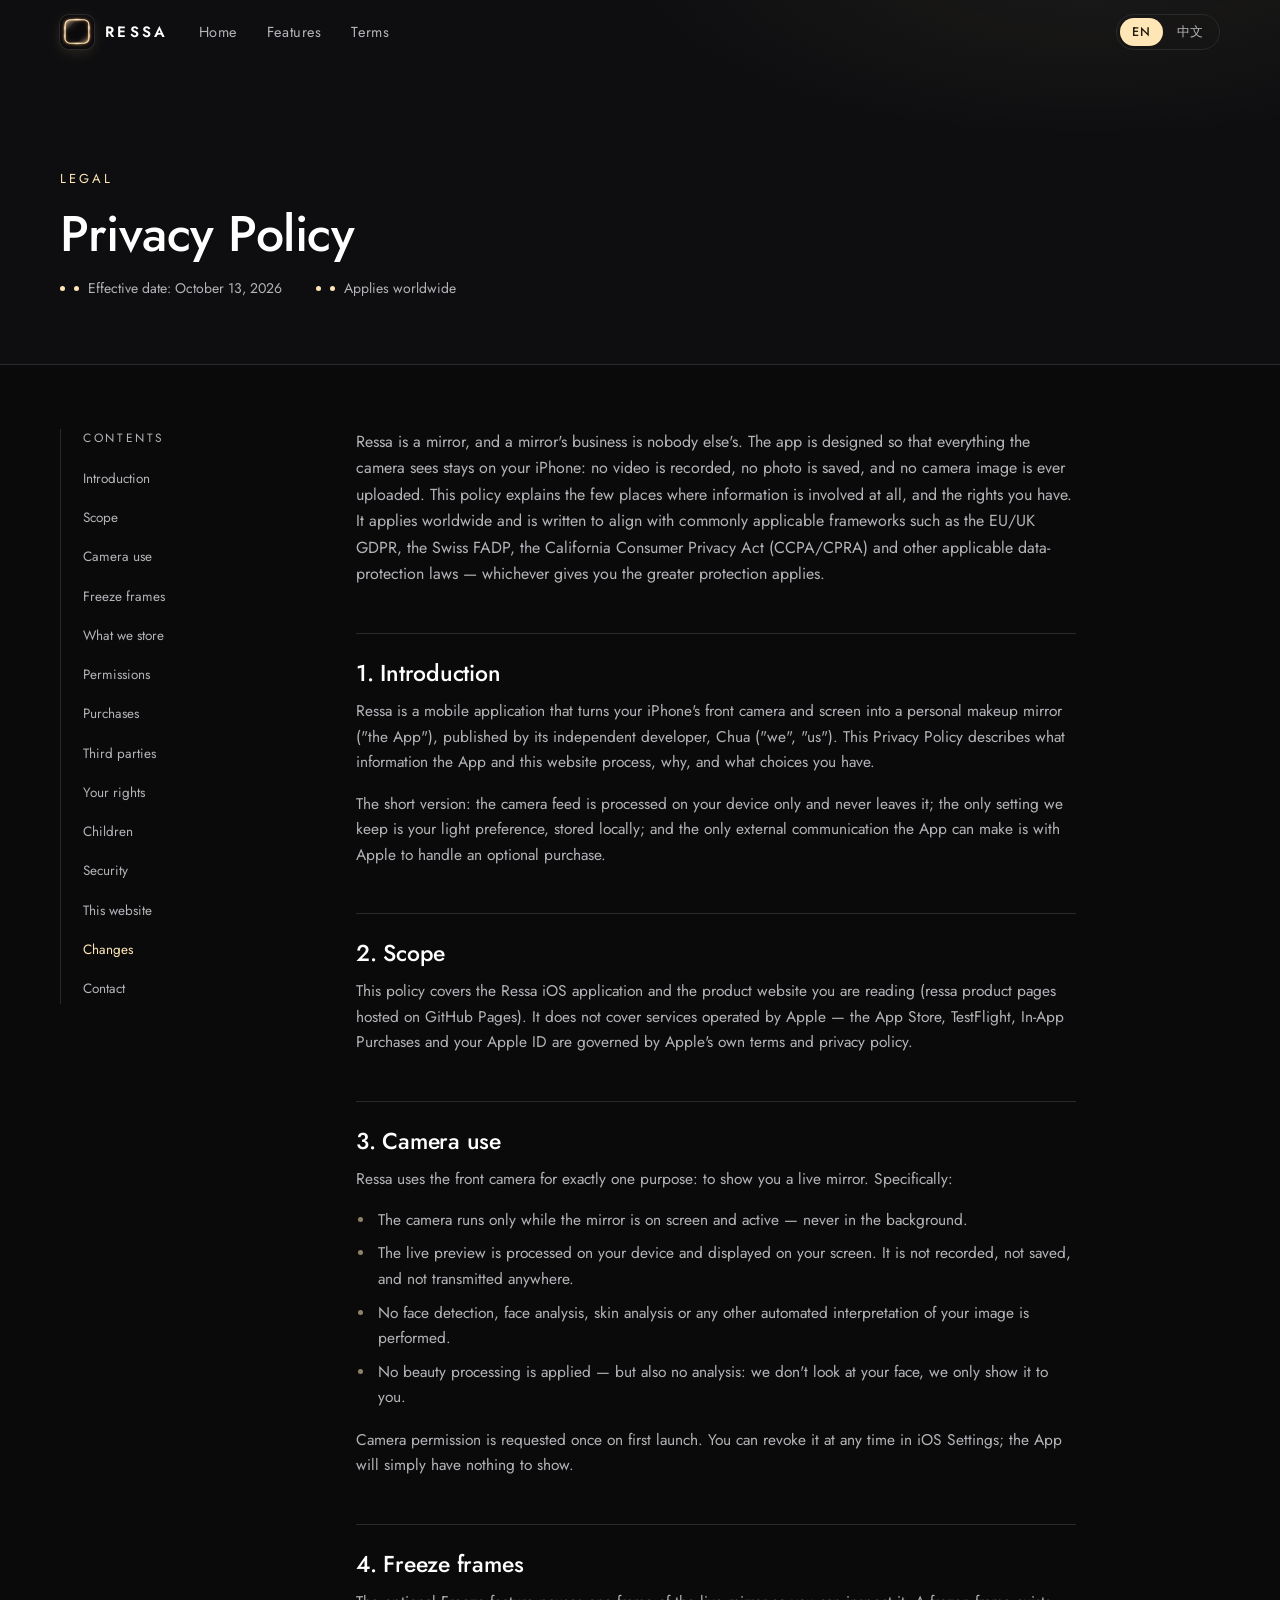
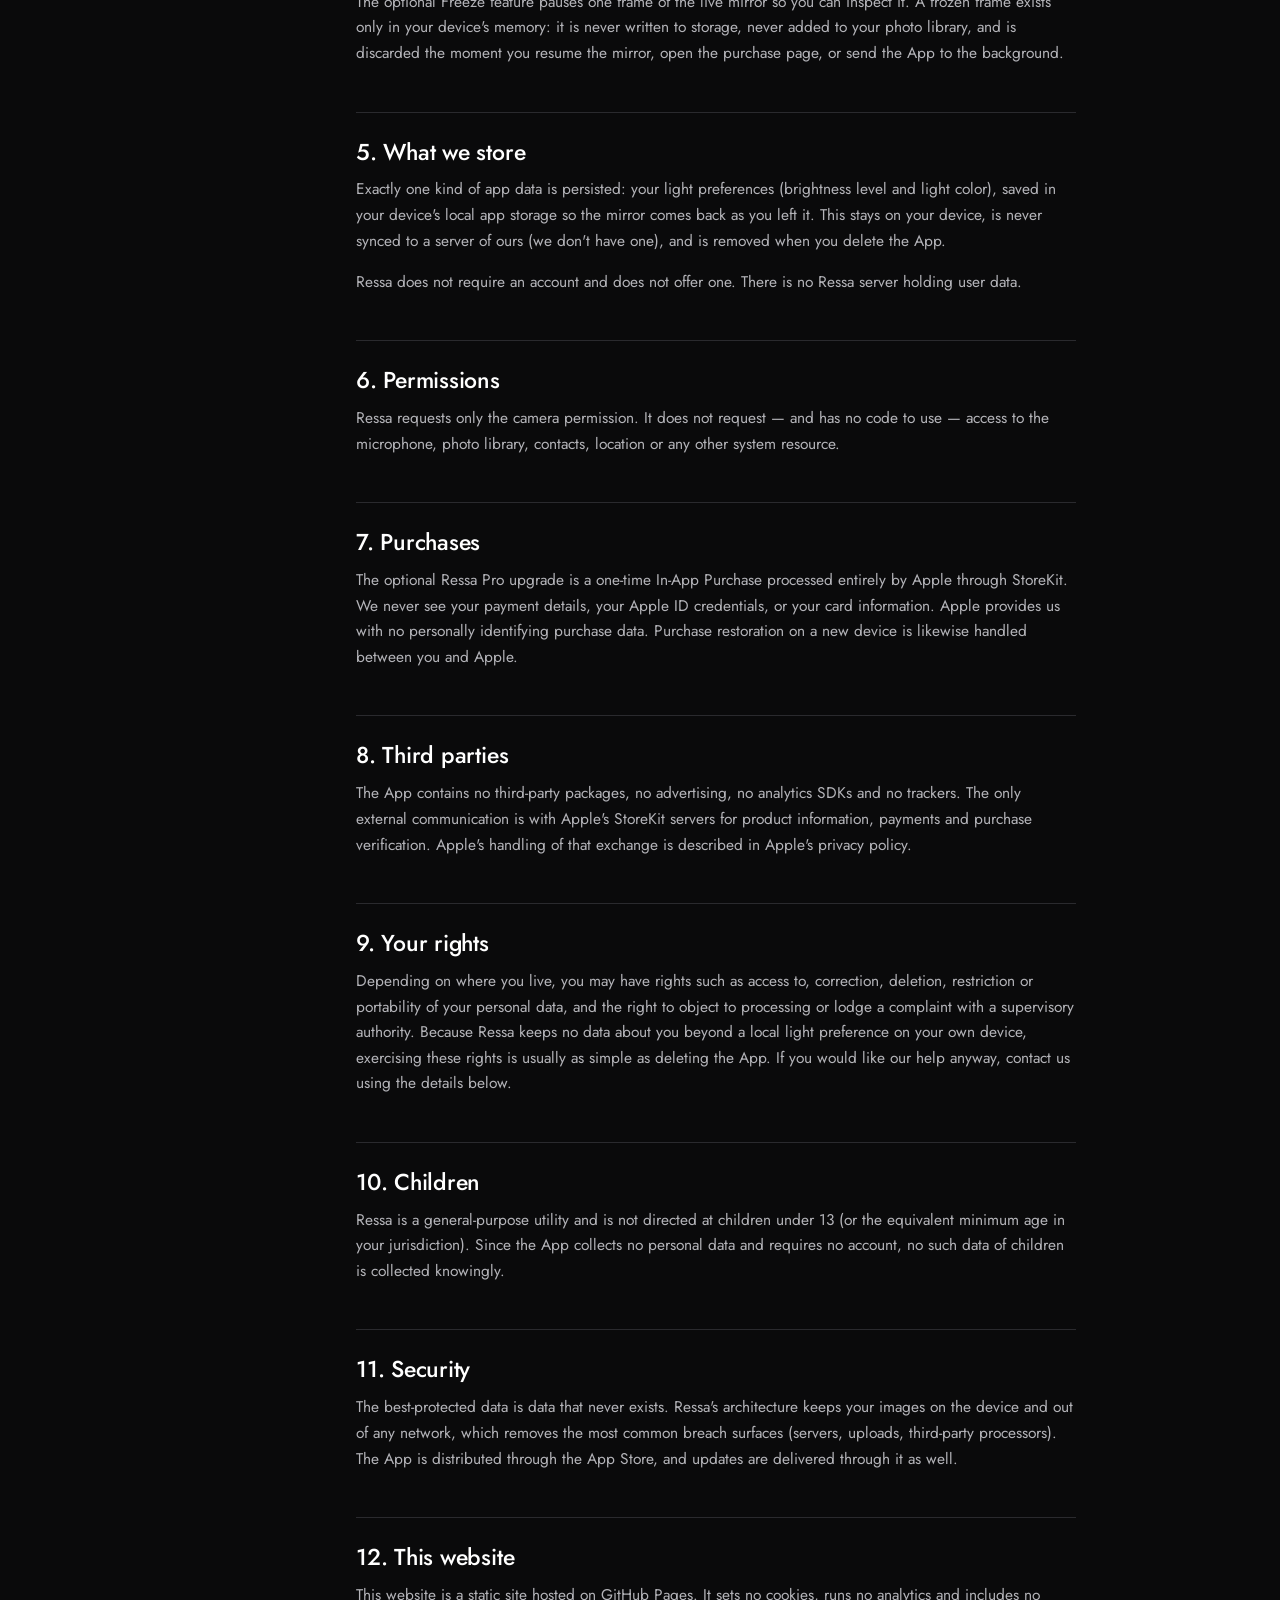
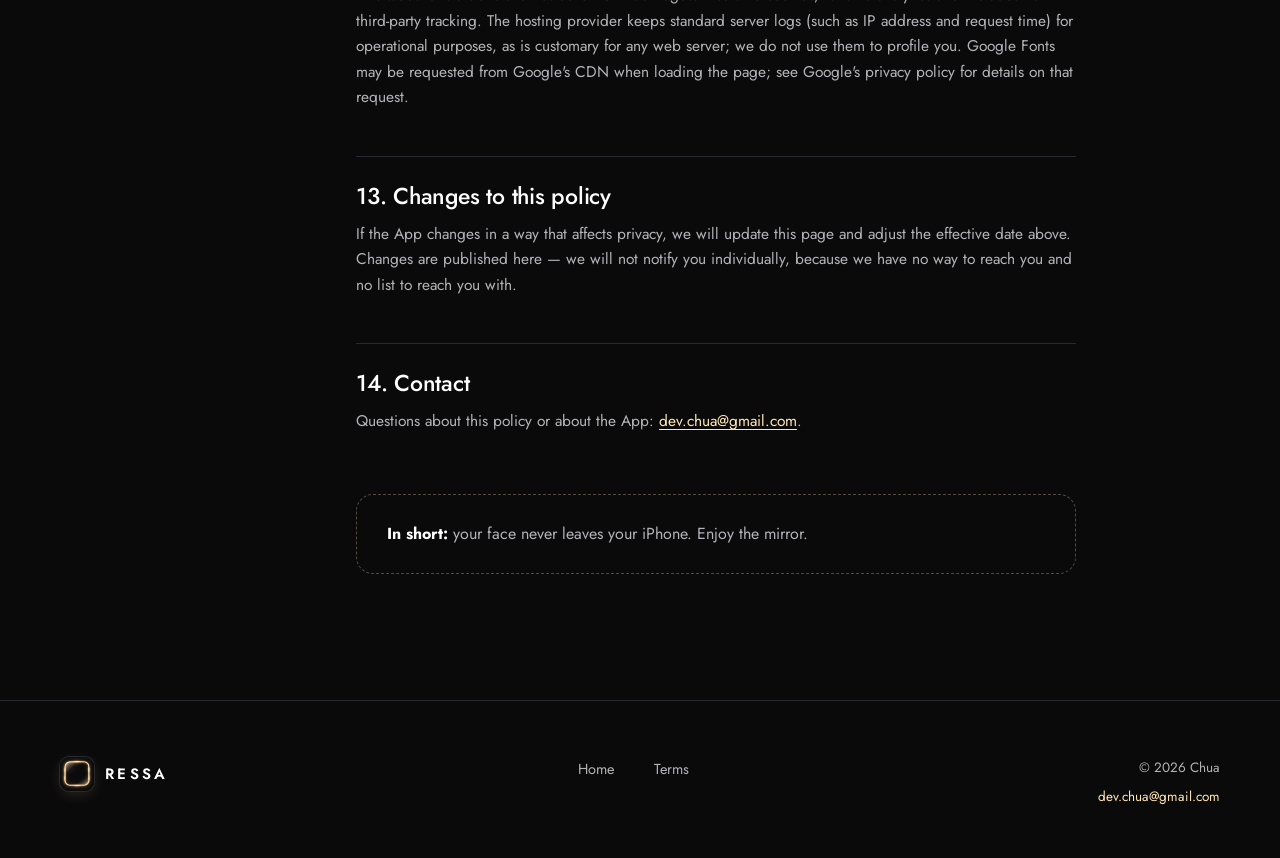
==== privacy.html @ 09bc91f0 "Initial commit: Ressa website" ====
<!DOCTYPE html>
<html lang="en"
  data-title-en="Privacy Policy — Ressa"
  data-title-zh="隐私政策 — Ressa"
  data-desc-en="How Ressa handles your data: the camera feed stays on your iPhone, nothing is recorded or uploaded, only light preferences are stored, and purchases go through Apple."
  data-desc-zh="Ressa 如何处理你的数据：摄像头画面只留在你的 iPhone 上，不录制不上传，仅存储灯光偏好，购买经由 Apple 完成。">
<head>
  <meta charset="UTF-8">
  <meta name="viewport" content="width=device-width, initial-scale=1.0">
  <title>Privacy Policy — Ressa</title>
  <meta name="description" content="How Ressa handles your data: the camera feed stays on your iPhone, nothing is recorded or uploaded, only light preferences are stored, and purchases go through Apple.">
  <link rel="icon" type="image/png" href="assets/img/favicon.png">
  <link rel="apple-touch-icon" href="assets/img/apple-touch-icon.png">
  <meta name="theme-color" content="#0a0a0b">
  <link rel="preconnect" href="https://fonts.googleapis.com">
  <link rel="preconnect" href="https://fonts.gstatic.com" crossorigin>
  <link href="https://fonts.googleapis.com/css2?family=Jost:ital,wght@0,300;0,400;0,500;0,600;1,400&display=swap" rel="stylesheet">
  <link rel="stylesheet" href="assets/css/main.css?v=2">
  <script>
    (function () {
      var l = null;
      try { l = localStorage.getItem("ressa-lang"); } catch (e) {}
      if (l !== "en" && l !== "zh") {
        l = ((navigator.languages && navigator.languages[0]) || navigator.language || "")
          .toLowerCase().indexOf("zh") === 0 ? "zh" : "en";
      }
      document.documentElement.setAttribute("data-lang", l);
    })();
  </script>
</head>
<body>
  <!-- PLACEHOLDERS: none remaining. -->
  <a class="skip-link" href="#main"><span class="lang-en">Skip to content</span><span class="lang-zh">跳到正文</span></a>

  <header class="site-header on-dark">
    <div class="container header-inner">
      <a class="brand" href="index.html" aria-label="Ressa home">
        <span class="brand-badge"><img src="assets/img/favicon.png" alt="Ressa logo" width="40" height="40"></span>
        <span>RESSA</span>
      </a>
      <nav class="main-nav" aria-label="Primary">
        <a href="index.html"><span class="lang-en">Home</span><span class="lang-zh">首页</span></a>
        <a href="index.html#mirror"><span class="lang-en">Features</span><span class="lang-zh">功能</span></a>
        <a href="terms.html"><span class="lang-en">Terms</span><span class="lang-zh">条款</span></a>
      </nav>
      <div class="header-actions">
        <div class="lang-toggle" role="group" aria-label="Language / 语言">
          <button type="button" data-set-lang="en" aria-pressed="false">EN</button>
          <button type="button" data-set-lang="zh" aria-pressed="false">中文</button>
        </div>
      </div>
    </div>
  </header>

  <main id="main">
    <section class="doc-hero">
      <div class="container">
        <p class="eyebrow"><span class="lang-en">Legal</span><span class="lang-zh">法律文件</span></p>
        <h1>
          <span class="lang-en">Privacy Policy</span>
          <span class="lang-zh">隐私政策</span>
        </h1>
        <div class="doc-meta">
          <span><span class="lang-en">Effective date: October 13, 2026</span><span class="lang-zh">生效日期：2026 年 10 月 13 日</span></span>
          <span><span class="lang-en">Applies worldwide</span><span class="lang-zh">全球适用</span></span>
        </div>
      </div>
    </section>

    <div class="container doc-layout">
      <aside class="doc-toc" aria-label="Table of contents">
        <p class="toc-title"><span class="lang-en">Contents</span><span class="lang-zh">目录</span></p>
        <ol>
          <li><a href="#p-intro"><span class="lang-en">Introduction</span><span class="lang-zh">引言</span></a></li>
          <li><a href="#p-scope"><span class="lang-en">Scope</span><span class="lang-zh">适用范围</span></a></li>
          <li><a href="#p-camera"><span class="lang-en">Camera use</span><span class="lang-zh">摄像头的使用</span></a></li>
          <li><a href="#p-freeze"><span class="lang-en">Freeze frames</span><span class="lang-zh">定格画面</span></a></li>
          <li><a href="#p-storage"><span class="lang-en">What we store</span><span class="lang-zh">我们存储的内容</span></a></li>
          <li><a href="#p-permissions"><span class="lang-en">Permissions</span><span class="lang-zh">系统权限</span></a></li>
          <li><a href="#p-purchases"><span class="lang-en">Purchases</span><span class="lang-zh">购买</span></a></li>
          <li><a href="#p-thirdparties"><span class="lang-en">Third parties</span><span class="lang-zh">第三方</span></a></li>
          <li><a href="#p-rights"><span class="lang-en">Your rights</span><span class="lang-zh">你的权利</span></a></li>
          <li><a href="#p-children"><span class="lang-en">Children</span><span class="lang-zh">儿童</span></a></li>
          <li><a href="#p-security"><span class="lang-en">Security</span><span class="lang-zh">安全</span></a></li>
          <li><a href="#p-website"><span class="lang-en">This website</span><span class="lang-zh">关于本网站</span></a></li>
          <li><a href="#p-changes"><span class="lang-en">Changes</span><span class="lang-zh">政策变更</span></a></li>
          <li><a href="#p-contact"><span class="lang-en">Contact</span><span class="lang-zh">联系我们</span></a></li>
        </ol>
      </aside>

      <article class="doc-body">
        <p>
          <span class="lang-en">Ressa is a mirror, and a mirror's business is nobody else's. The app is designed so that everything the camera sees stays on your iPhone: no video is recorded, no photo is saved, and no camera image is ever uploaded. This policy explains the few places where information is involved at all, and the rights you have. It applies worldwide and is written to align with commonly applicable frameworks such as the EU/UK GDPR, the Swiss FADP, the California Consumer Privacy Act (CCPA/CPRA) and other applicable data-protection laws — whichever gives you the greater protection applies.</span>
          <span class="lang-zh">Ressa 是一面镜子，而镜子里的景象与他人无关。应用的设计原则是：摄像头看到的一切都留在你的 iPhone 上——不录制视频、不保存照片、从不上传任何相机画面。本政策说明少数几处确实涉及信息的场景，以及你享有的权利。本政策在全球适用，并参照 EU/UK GDPR、瑞士 FADP、美国加州 CCPA/CPRA 等常见数据保护框架撰写——对你更有利的标准优先适用。</span>
        </p>

        <section class="policy-sec" id="p-intro">
          <h2><span class="lang-en">1. Introduction</span><span class="lang-zh">1. 引言</span></h2>
          <div class="lang-en">
            <p>Ressa is a mobile application that turns your iPhone's front camera and screen into a personal makeup mirror ("the App"), published by its independent developer, Chua ("we", "us"). This Privacy Policy describes what information the App and this website process, why, and what choices you have.</p>
            <p>The short version: the camera feed is processed on your device only and never leaves it; the only setting we keep is your light preference, stored locally; and the only external communication the App can make is with Apple to handle an optional purchase.</p>
          </div>
          <div class="lang-zh">
            <p>Ressa 是一款把 iPhone 前置摄像头与屏幕变成个人化妆镜的移动应用（下称「本应用」），由独立开发者 Chua（下称「我们」）发布。本隐私政策说明本应用及本网站处理哪些信息、为何处理，以及你可以做出哪些选择。</p>
            <p>简而言之：摄像头画面仅在你的设备上处理，从不离开设备；我们唯一保留的设置是你的灯光偏好，且存储在本地；本应用唯一可能的外部通信，是为处理可选购买而与 Apple 进行的通信。</p>
          </div>
        </section>

        <section class="policy-sec" id="p-scope">
          <h2><span class="lang-en">2. Scope</span><span class="lang-zh">2. 适用范围</span></h2>
          <div class="lang-en">
            <p>This policy covers the Ressa iOS application and the product website you are reading (ressa product pages hosted on GitHub Pages). It does not cover services operated by Apple — the App Store, TestFlight, In-App Purchases and your Apple ID are governed by Apple's own terms and privacy policy.</p>
          </div>
          <div class="lang-zh">
            <p>本政策覆盖 Ressa 的 iOS 应用，以及你正在浏览的产品网站（托管于 GitHub Pages 的 Ressa 产品页）。它不覆盖由 Apple 运营的服务——App Store、TestFlight、内购与你的 Apple ID 均受 Apple 自身条款与隐私政策约束。</p>
          </div>
        </section>

        <section class="policy-sec" id="p-camera">
          <h2><span class="lang-en">3. Camera use</span><span class="lang-zh">3. 摄像头的使用</span></h2>
          <div class="lang-en">
            <p>Ressa uses the front camera for exactly one purpose: to show you a live mirror. Specifically:</p>
            <ul>
              <li>The camera runs only while the mirror is on screen and active — never in the background.</li>
              <li>The live preview is processed on your device and displayed on your screen. It is not recorded, not saved, and not transmitted anywhere.</li>
              <li>No face detection, face analysis, skin analysis or any other automated interpretation of your image is performed.</li>
              <li>No beauty processing is applied — but also no analysis: we don't look at your face, we only show it to you.</li>
            </ul>
            <p>Camera permission is requested once on first launch. You can revoke it at any time in iOS Settings; the App will simply have nothing to show.</p>
          </div>
          <div class="lang-zh">
            <p>Ressa 使用前置摄像头只为一个目的：向你呈现实时镜面。具体而言：</p>
            <ul>
              <li>摄像头仅在镜面位于屏幕且处于使用状态时运行——绝不在后台运行。</li>
              <li>实时画面在你的设备上处理并显示在屏幕上。不录制、不保存、不向任何地方传输。</li>
              <li>不进行人脸检测、人脸分析、肤质分析或任何其他对画面的自动解读。</li>
              <li>不施加美颜处理——但也同样不做分析：我们不看你的脸，只把你的脸展示给你。</li>
            </ul>
            <p>摄像头权限仅在首次启动时请求一次。你可以随时在 iOS 设置中撤销它；届时应用只是没有画面可显示而已。</p>
          </div>
        </section>

        <section class="policy-sec" id="p-freeze">
          <h2><span class="lang-en">4. Freeze frames</span><span class="lang-zh">4. 定格画面</span></h2>
          <div class="lang-en">
            <p>The optional Freeze feature pauses one frame of the live mirror so you can inspect it. A frozen frame exists only in your device's memory: it is never written to storage, never added to your photo library, and is discarded the moment you resume the mirror, open the purchase page, or send the App to the background.</p>
          </div>
          <div class="lang-zh">
            <p>可选的「定格」功能会暂停实时镜面的一帧画面供你细看。定格画面只存在于设备的内存中：它不会被写入存储、不会进入你的相册，并在你恢复镜面、打开购买页面或将应用切到后台的那一刻即被丢弃。</p>
          </div>
        </section>

        <section class="policy-sec" id="p-storage">
          <h2><span class="lang-en">5. What we store</span><span class="lang-zh">5. 我们存储的内容</span></h2>
          <div class="lang-en">
            <p>Exactly one kind of app data is persisted: your light preferences (brightness level and light color), saved in your device's local app storage so the mirror comes back as you left it. This stays on your device, is never synced to a server of ours (we don't have one), and is removed when you delete the App.</p>
            <p>Ressa does not require an account and does not offer one. There is no Ressa server holding user data.</p>
          </div>
          <div class="lang-zh">
            <p>被持久化的应用数据只有一类：你的灯光偏好（亮度与光色），保存在设备的本地应用存储中，让镜面每次都回到你离开时的样子。它留在你的设备上，从不同步到我们的服务器（我们没有服务器），删除应用时即被移除。</p>
            <p>Ressa 不需要账户，也不提供账户。不存在持有用户数据的 Ressa 服务器。</p>
          </div>
        </section>

        <section class="policy-sec" id="p-permissions">
          <h2><span class="lang-en">6. Permissions</span><span class="lang-zh">6. 系统权限</span></h2>
          <div class="lang-en">
            <p>Ressa requests only the camera permission. It does not request — and has no code to use — access to the microphone, photo library, contacts, location or any other system resource.</p>
          </div>
          <div class="lang-zh">
            <p>Ressa 仅请求摄像头权限。它不请求——也没有任何代码可以使用——麦克风、相册、通讯录、定位或任何其他系统资源。</p>
          </div>
        </section>

        <section class="policy-sec" id="p-purchases">
          <h2><span class="lang-en">7. Purchases</span><span class="lang-zh">7. 购买</span></h2>
          <div class="lang-en">
            <p>The optional Ressa Pro upgrade is a one-time In-App Purchase processed entirely by Apple through StoreKit. We never see your payment details, your Apple ID credentials, or your card information. Apple provides us with no personally identifying purchase data. Purchase restoration on a new device is likewise handled between you and Apple.</p>
          </div>
          <div class="lang-zh">
            <p>可选的 Ressa Pro 升级是一次性内购，完全由 Apple 通过 StoreKit 处理。我们绝不会看到你的支付信息、Apple ID 凭据或银行卡信息。Apple 不会向我们提供任何可识别个人身份的购买数据。在新设备上恢复购买同样由你与 Apple 之间完成。</p>
          </div>
        </section>

        <section class="policy-sec" id="p-thirdparties">
          <h2><span class="lang-en">8. Third parties</span><span class="lang-zh">8. 第三方</span></h2>
          <div class="lang-en">
            <p>The App contains no third-party packages, no advertising, no analytics SDKs and no trackers. The only external communication is with Apple's StoreKit servers for product information, payments and purchase verification. Apple's handling of that exchange is described in Apple's privacy policy.</p>
          </div>
          <div class="lang-zh">
            <p>本应用不包含第三方软件包、广告、统计 SDK 或追踪器。唯一的外部通信是与 Apple StoreKit 服务器之间就商品信息、支付与购买验证进行的通信。该过程由 Apple 如何处理，请参阅 Apple 的隐私政策。</p>
          </div>
        </section>

        <section class="policy-sec" id="p-rights">
          <h2><span class="lang-en">9. Your rights</span><span class="lang-zh">9. 你的权利</span></h2>
          <div class="lang-en">
            <p>Depending on where you live, you may have rights such as access to, correction, deletion, restriction or portability of your personal data, and the right to object to processing or lodge a complaint with a supervisory authority. Because Ressa keeps no data about you beyond a local light preference on your own device, exercising these rights is usually as simple as deleting the App. If you would like our help anyway, contact us using the details below.</p>
          </div>
          <div class="lang-zh">
            <p>视你所在的司法辖区而定，你可能享有诸如访问、更正、删除、限制或转移个人数据的权利，以及反对处理或向监管机构投诉的权利。由于 Ressa 除了你自己设备上的本地灯光偏好之外不保留任何关于你的数据，行使这些权利通常只需删除应用即可。即便如此，如果你希望获得我们的协助，请通过下方方式联系我们。</p>
          </div>
        </section>

        <section class="policy-sec" id="p-children">
          <h2><span class="lang-en">10. Children</span><span class="lang-zh">10. 儿童</span></h2>
          <div class="lang-en">
            <p>Ressa is a general-purpose utility and is not directed at children under 13 (or the equivalent minimum age in your jurisdiction). Since the App collects no personal data and requires no account, no such data of children is collected knowingly.</p>
          </div>
          <div class="lang-zh">
            <p>Ressa 是一款通用工具，并非面向 13 岁以下（或你所在司法辖区的同等最低年龄）儿童设计。由于本应用不收集个人数据、不需要账户，因此不会有意收集儿童的此类数据。</p>
          </div>
        </section>

        <section class="policy-sec" id="p-security">
          <h2><span class="lang-en">11. Security</span><span class="lang-zh">11. 安全</span></h2>
          <div class="lang-en">
            <p>The best-protected data is data that never exists. Ressa's architecture keeps your images on the device and out of any network, which removes the most common breach surfaces (servers, uploads, third-party processors). The App is distributed through the App Store, and updates are delivered through it as well.</p>
          </div>
          <div class="lang-zh">
            <p>防护最好的数据，是从不存在过的数据。Ressa 的架构让画面留在设备上、不进入任何网络，从而消除了最常见的攻击面（服务器、上传、第三方处理者）。应用通过 App Store 分发，更新亦通过 App Store 送达。</p>
          </div>
        </section>

        <section class="policy-sec" id="p-website">
          <h2><span class="lang-en">12. This website</span><span class="lang-zh">12. 关于本网站</span></h2>
          <div class="lang-en">
            <p>This website is a static site hosted on GitHub Pages. It sets no cookies, runs no analytics and includes no third-party tracking. The hosting provider keeps standard server logs (such as IP address and request time) for operational purposes, as is customary for any web server; we do not use them to profile you. Google Fonts may be requested from Google's CDN when loading the page; see Google's privacy policy for details on that request.</p>
          </div>
          <div class="lang-zh">
            <p>本网站是托管于 GitHub Pages 的静态站点。它不设置 Cookie、不运行统计、不包含第三方追踪。托管服务商会按任何 Web 服务器的惯例保留标准服务器日志（如 IP 地址与请求时间）以作运维之用；我们不会利用它们对你进行画像。页面加载时可能向 Google CDN 请求 Google Fonts 字体；该请求的处理细节请参阅 Google 的隐私政策。</p>
          </div>
        </section>

        <section class="policy-sec" id="p-changes">
          <h2><span class="lang-en">13. Changes to this policy</span><span class="lang-zh">13. 政策变更</span></h2>
          <div class="lang-en">
            <p>If the App changes in a way that affects privacy, we will update this page and adjust the effective date above. Changes are published here — we will not notify you individually, because we have no way to reach you and no list to reach you with.</p>
          </div>
          <div class="lang-zh">
            <p>若应用发生变化并影响到隐私，我们会更新本页面并调整上方的生效日期。变更会在本页面发布——我们不会单独通知你，因为我们没有联系你的途径，也不存在可以用来联系你的名单。</p>
          </div>
        </section>

        <section class="policy-sec" id="p-contact">
          <h2><span class="lang-en">14. Contact</span><span class="lang-zh">14. 联系我们</span></h2>
          <div class="lang-en">
            <p>Questions about this policy or about the App: <a href="mailto:dev.chua@gmail.com">dev.chua@gmail.com</a>.</p>
          </div>
          <div class="lang-zh">
            <p>关于本政策或本应用的疑问：<a href="mailto:dev.chua@gmail.com">dev.chua@gmail.com</a>。</p>
          </div>
        </section>

        <p class="doc-end">
          <span class="lang-en"><strong>In short:</strong> your face never leaves your iPhone. Enjoy the mirror.</span>
          <span class="lang-zh"><strong>一句话总结：</strong>你的脸从不离开你的 iPhone。安心照镜子。</span>
        </p>
      </article>
    </div>
  </main>

  <footer class="site-footer">
    <div class="container footer-inner">
      <div class="footer-brand">
        <a class="brand" href="index.html">
          <span class="brand-badge"><img src="assets/img/favicon.png" alt="Ressa logo" width="34" height="34"></span>
          <span>RESSA</span>
        </a>
      </div>
      <nav class="footer-nav" aria-label="Footer">
        <a href="index.html"><span class="lang-en">Home</span><span class="lang-zh">首页</span></a>
        <a href="terms.html"><span class="lang-en">Terms</span><span class="lang-zh">条款</span></a>
      </nav>
      <div class="footer-meta">
        <p>© 2026 Chua</p>
        <p><a href="mailto:dev.chua@gmail.com">dev.chua@gmail.com</a></p>
      </div>
    </div>
  </footer>

  <script src="assets/js/i18n.js?v=1"></script>
  <script src="assets/js/doc.js?v=1"></script>
</body>
</html>
---- assets/css/main.css ----
/* ============================================================
   Ressa website — dark, warm-gold visual system.
   Palette and radii mirror the app's Figma variables:
   bg #0a0a0b / surface #141416 / border #2a2a2e
   frame gold #ffe6b6 / warm #f4b469 / natural #fff3d6 / day #b7d7ff
   Typeface: Jost (app UI font).
   ============================================================ */

:root {
  --bg: #0a0a0b;
  --bg-soft: #0e0e10;
  --surface: #141416;
  --control: #1a1a1d;
  --border: #2a2a2e;
  --text: #ffffff;
  --text-2: #b3b3b8;
  --gold: #ffe6b6;
  --gold-fill: #ffe1bb;
  --natural: #fff3d6;
  --warm: #f4b469;
  --day: #b7d7ff;
  --r-lg: 34px;
  --r-md: 17px;
  --r-sm: 15px;
  --font: "Jost", -apple-system, BlinkMacSystemFont, "Segoe UI", "PingFang SC", "Hiragino Sans GB", "Microsoft YaHei", sans-serif;
  --shadow-card: 0 18px 50px rgba(0, 0, 0, 0.45);
}

/* ---------- reset / base ---------- */

* { box-sizing: border-box; }

html { scroll-behavior: smooth; }

body {
  margin: 0;
  background: var(--bg);
  color: var(--text);
  font-family: var(--font);
  font-size: 17px;
  line-height: 1.65;
  -webkit-font-smoothing: antialiased;
  text-rendering: optimizeLegibility;
}

img { max-width: 100%; display: block; }

a { color: var(--gold); text-decoration: none; }
a:hover { text-decoration: underline; }

h1, h2, h3 {
  font-weight: 500;
  letter-spacing: -0.01em;
  line-height: 1.15;
  margin: 0 0 0.5em;
}

p { margin: 0 0 1em; }
ul { margin: 0; padding: 0; list-style: none; }

::selection { background: rgba(255, 230, 182, 0.28); color: #fff; }

:focus-visible {
  outline: 2px solid var(--gold);
  outline-offset: 3px;
  border-radius: 4px;
}

.container {
  width: min(1160px, 92vw);
  margin: 0 auto;
}
.container-narrow { width: min(820px, 92vw); }

.skip-link {
  position: absolute;
  left: 16px;
  top: -60px;
  z-index: 100;
  background: var(--gold);
  color: #17130a;
  padding: 10px 18px;
  border-radius: 999px;
  font-weight: 500;
  transition: top 0.25s ease;
}
.skip-link:focus { top: 14px; text-decoration: none; }

/* ---------- bilingual visibility ---------- */

[data-lang="en"] .lang-zh { display: none !important; }
[data-lang="zh"] .lang-en { display: none !important; }

/* ---------- buttons ---------- */

.btn {
  display: inline-flex;
  align-items: center;
  justify-content: center;
  gap: 10px;
  padding: 15px 28px;
  border-radius: 999px;
  font-family: var(--font);
  font-size: 16px;
  font-weight: 500;
  letter-spacing: 0.02em;
  border: 1px solid transparent;
  cursor: pointer;
  transition: transform 0.25s ease, box-shadow 0.25s ease, background 0.25s ease, border-color 0.25s ease;
  white-space: nowrap;
}
.btn:hover { text-decoration: none; transform: translateY(-2px); }

.btn-gold {
  background: linear-gradient(160deg, #fff0d2 0%, var(--gold) 55%, #f0cd8f 100%);
  color: #221a0b;
  box-shadow: 0 6px 28px rgba(255, 214, 150, 0.25), inset 0 1px 0 rgba(255, 255, 255, 0.55);
}
.btn-gold:hover { box-shadow: 0 10px 36px rgba(255, 214, 150, 0.38), inset 0 1px 0 rgba(255, 255, 255, 0.55); }

.btn-ghost {
  background: rgba(255, 255, 255, 0.02);
  border-color: var(--border);
  color: var(--text);
}
.btn-ghost:hover { border-color: rgba(255, 230, 182, 0.55); background: rgba(255, 230, 182, 0.05); }

.btn-sm { padding: 9px 18px; font-size: 14px; }
.btn-block { width: 100%; }

.btn-icon { width: 17px; height: 17px; flex: 0 0 auto; }

/* ---------- header ---------- */

.site-header {
  position: fixed;
  inset: 0 0 auto 0;
  z-index: 50;
  padding: 14px 0;
  transition: background 0.3s ease, border-color 0.3s ease, padding 0.3s ease;
  border-bottom: 1px solid transparent;
}
.site-header.scrolled {
  background: rgba(10, 10, 11, 0.82);
  -webkit-backdrop-filter: blur(14px);
  backdrop-filter: blur(14px);
  border-bottom-color: var(--border);
  padding: 10px 0;
}

.header-inner {
  display: flex;
  align-items: center;
  gap: 28px;
}

.brand {
  display: inline-flex;
  align-items: center;
  gap: 11px;
  color: var(--text);
  font-weight: 600;
  letter-spacing: 0.22em;
  font-size: 15px;
}
.brand:hover { text-decoration: none; }
.brand-badge {
  width: 34px;
  height: 34px;
  border-radius: 9px;
  overflow: hidden;
  box-shadow: 0 0 0 1px var(--border), 0 4px 14px rgba(255, 214, 150, 0.12);
}
.brand-badge img { width: 100%; height: 100%; object-fit: cover; }

.main-nav {
  display: flex;
  gap: 26px;
  margin-right: auto;
}
.main-nav a {
  color: var(--text-2);
  font-size: 14.5px;
  letter-spacing: 0.04em;
  padding: 6px 2px;
  transition: color 0.2s ease;
}
.main-nav a:hover { color: var(--gold); text-decoration: none; }

.header-actions { display: flex; align-items: center; gap: 16px; }

.lang-toggle {
  display: inline-flex;
  border: 1px solid var(--border);
  border-radius: 999px;
  padding: 3px;
  gap: 2px;
}
.lang-toggle button {
  font-family: var(--font);
  font-size: 12.5px;
  letter-spacing: 0.06em;
  color: var(--text-2);
  background: none;
  border: 0;
  border-radius: 999px;
  padding: 5px 12px;
  cursor: pointer;
  transition: color 0.2s ease, background 0.2s ease;
}
.lang-toggle button.active {
  color: #221a0b;
  background: var(--gold);
  font-weight: 500;
}

/* ---------- hero ---------- */

.hero {
  position: relative;
  padding: 150px 0 90px;
  overflow: hidden;
}
.hero-glow {
  position: absolute;
  top: -220px;
  right: -140px;
  width: 720px;
  height: 720px;
  border-radius: 50%;
  background:
    radial-gradient(closest-side, rgba(255, 230, 182, 0.14), rgba(244, 180, 105, 0.06) 55%, transparent 72%);
  filter: blur(6px);
  pointer-events: none;
}

.hero-grid {
  display: grid;
  grid-template-columns: 1.05fr 0.95fr;
  gap: 56px;
  align-items: center;
  position: relative;
}

.hero-eyebrow {
  display: inline-flex;
  align-items: center;
  gap: 10px;
  color: var(--gold);
  font-size: 13.5px;
  letter-spacing: 0.22em;
  text-transform: uppercase;
  margin-bottom: 26px;
}
.hero-eyebrow .dot {
  width: 7px;
  height: 7px;
  border-radius: 50%;
  background: var(--gold);
  box-shadow: 0 0 12px rgba(255, 230, 182, 0.9);
}

.hero-title {
  font-size: clamp(52px, 7.2vw, 88px);
  font-weight: 400;
  line-height: 1.04;
  letter-spacing: -0.015em;
  margin-bottom: 26px;
}
.hero-title .accent {
  color: var(--gold);
  font-style: italic;
  font-weight: 400;
  text-shadow: 0 0 44px rgba(255, 214, 150, 0.35);
}

.hero-sub {
  color: var(--text-2);
  font-size: 18.5px;
  max-width: 52ch;
  margin-bottom: 34px;
}

.hero-cta { display: flex; flex-wrap: wrap; gap: 14px; margin-bottom: 18px; }

.hero-note {
  color: var(--text-2);
  font-size: 13.5px;
  letter-spacing: 0.06em;
  margin: 0;
}

/* ---------- product design previews ---------- */

[hidden] { display: none !important; }
figure { margin: 0; }
.hero { padding: 122px 0 80px; }
.hero-title { line-height: 1.12; }
.hero-line { display: block; overflow: hidden; }
.hero-line > span { display: inline-block; }
[data-lang="zh"] .hero-title { font-size: clamp(38px, 4.1vw, 59px); line-height: 1.36; letter-spacing: -0.045em; }
[data-lang="zh"] .hero-title .accent { font-style: normal; }
.hero-title .accent { text-shadow: none; }
.hero-sub { max-width: 30em; line-height: 1.9; }
.hero-stage { display: flex; justify-content: center; position: relative; }
.product-showcase { width: min(340px, 100%); }
.product-screen { padding: 5px; border: 1px solid #3a3834; border-radius: 30px; background: #141416; box-shadow: 0 30px 70px #0008, 0 0 65px #ffe6b60a; }
.product-screen img { width: 100%; height: auto; border-radius: 24px; }
.product-switch { display: flex; justify-content: center; gap: 4px; width: fit-content; margin: 0 auto 20px; padding: 4px; border: 1px solid var(--border); border-radius: 99px; }
.product-switch button { padding: 7px 20px; color: var(--text-2); border: 0; border-radius: 99px; background: transparent; cursor: pointer; font: inherit; font-size: 13px; }
.product-switch button[aria-pressed="true"] { background: var(--gold); color: #221a0b; }
figcaption { color: #929298; font-size: 12px; line-height: 1.6; text-align: center; margin-top: 16px; letter-spacing: 0.04em; }
.brand-strip { border-block: 1px solid var(--border); padding: 24px 0; color: var(--gold); }
.brand-strip .container { display: flex; align-items: center; justify-content: space-between; gap: 20px; }
.brand-strip-note { color: var(--text-2); font-size: 14px; }
.card-index { color: var(--gold) !important; font-size: 11px !important; letter-spacing: 0.16em; margin-bottom: 28px !important; }

/* ---------- sections ---------- */

.section { padding: 104px 0; }
.section-alt { background: var(--bg-soft); border-block: 1px solid var(--border); }

.section-head {
  text-align: center;
  max-width: 720px;
  margin: 0 auto 56px;
}
.section-head h2 { font-size: clamp(30px, 4vw, 44px); }

.eyebrow {
  color: var(--gold);
  font-size: 13px;
  letter-spacing: 0.24em;
  text-transform: uppercase;
  margin-bottom: 16px;
}

.section-sub {
  color: var(--text-2);
  font-size: 17.5px;
  margin: 0;
}

/* ---------- why cards ---------- */

.card-grid {
  display: grid;
  gap: 20px;
}
.card-grid.three { grid-template-columns: repeat(3, 1fr); }

.card {
  background: var(--surface);
  border: 1px solid var(--border);
  border-radius: var(--r-lg);
  padding: 34px 30px;
  box-shadow: var(--shadow-card);
  transition: transform 0.3s ease, border-color 0.3s ease;
}
.card:hover { transform: translateY(-4px); border-color: rgba(255, 230, 182, 0.3); }
.card h3 { font-size: 20px; margin-bottom: 10px; }
.card p { color: var(--text-2); font-size: 15.5px; margin: 0; }

.card-glyph {
  width: 48px;
  height: 48px;
  border-radius: 15px;
  display: grid;
  place-items: center;
  color: var(--gold);
  background: rgba(255, 230, 182, 0.07);
  border: 1px solid rgba(255, 230, 182, 0.18);
  margin-bottom: 22px;
}

/* ---------- feature split ---------- */

.feature-split {
  display: grid;
  grid-template-columns: 1fr 1fr;
  gap: 64px;
  align-items: center;
}
.feature-split.reverse .feature-copy { order: 2; }
.feature-split.reverse .feature-viz { order: 1; }

.feature-copy h2 { font-size: clamp(28px, 3.6vw, 40px); margin-bottom: 28px; }

.feature-list li {
  display: flex;
  gap: 16px;
  padding: 18px 0;
  border-top: 1px solid var(--border);
}
.feature-list li:first-child { border-top: 0; padding-top: 4px; }
.feature-list strong { display: block; font-weight: 500; font-size: 16.5px; margin-bottom: 3px; }
.feature-list span:not(.tick) { color: var(--text-2); font-size: 15px; }

.tick {
  flex: 0 0 auto;
  width: 22px;
  height: 22px;
  margin-top: 2px;
  border-radius: 50%;
  border: 1px solid rgba(255, 230, 182, 0.4);
  position: relative;
}
.tick::after {
  content: "";
  position: absolute;
  left: 7px;
  top: 3.5px;
  width: 5px;
  height: 10px;
  border: solid var(--gold);
  border-width: 0 1.6px 1.6px 0;
  transform: rotate(42deg);
}

/* ---------- original Figma assets ---------- */

.feature-viz { display: flex; flex-direction: column; align-items: center; justify-content: center; min-width: 0; }
.mirror-detail img { width: min(420px, 100%); height: auto; }
.product-figure > img { width: min(300px, 100%); height: auto; border-radius: 24px; border: 1px solid var(--border); box-shadow: 0 24px 70px #0005; }
.light-editorial { display: grid; grid-template-columns: 1.1fr 0.9fr; gap: 80px; align-items: center; }
.light-controls > h3 { font-size: 28px; line-height: 1.4; }
.light-controls > p:not(.eyebrow) { color: var(--text-2); font-size: 16px; max-width: 35em; }
.control-figure { background: #141416; border: 1px solid var(--border); border-radius: 24px; padding: 28px 24px 20px; margin-top: 30px; }
.control-figure img { width: 370px; max-width: 100%; height: auto; margin: 0 auto; }
.control-figure img + img { margin-top: 14px; }
.picker-figure { display: flex; align-items: center; flex-direction: column; }
.light-notes { display: grid; grid-template-columns: 1fr 1fr; gap: 24px; margin-top: 30px; }
.note-item { border-top: 1px solid var(--border); padding-top: 18px; }
.note-item strong { display: block; font-weight: 500; font-size: 15px; margin-bottom: 8px; }
.note-item > span { color: var(--text-2); font-size: 14px; }
.freeze-section { background: radial-gradient(ellipse at 50% 0, #ffe6b608, transparent 65%); }
.freeze-steps { display: grid; grid-template-columns: repeat(3, 1fr); gap: 40px; list-style: none; margin: 0; padding: 0; }
.freeze-steps li { border-top: 1px solid #ffe6b644; padding: 28px 0 0; }
.step-number { display: block; color: var(--gold); font-size: 36px; font-weight: 300; margin-bottom: 22px; }
.freeze-steps h3 { font-size: 22px; }
.freeze-steps p { font-size: 15px; color: var(--text-2); max-width: 30em; }
.privacy-number { color: var(--gold); flex-shrink: 0; font-size: 15px; margin-top: 4px; }
.section-link { text-align: center; margin: 40px 0 0; font-size: 14px; }
.price-card > .btn { width: 100%; }
.price-card { display: flex; flex-direction: column; }
.price-card .price-list { flex: 1; }
section[id] { scroll-margin-top: 85px; }

/* ---------- privacy grid ---------- */

.privacy-grid {
  display: grid;
  grid-template-columns: 1fr 1fr;
  gap: 18px;
}
.privacy-item {
  display: flex;
  gap: 18px;
  background: var(--surface);
  border: 1px solid var(--border);
  border-radius: var(--r-md);
  padding: 26px 28px;
}
.privacy-glyph {
  flex: 0 0 auto;
  width: 44px;
  height: 44px;
  border-radius: 13px;
  display: grid;
  place-items: center;
  color: var(--gold);
  background: rgba(255, 230, 182, 0.07);
  border: 1px solid rgba(255, 230, 182, 0.18);
}
.privacy-item strong { display: block; font-weight: 500; margin-bottom: 4px; }
.privacy-item span { color: var(--text-2); font-size: 14.5px; }

/* ---------- pricing ---------- */

.pricing-grid {
  display: grid;
  grid-template-columns: 1fr 1fr;
  gap: 24px;
  max-width: 900px;
  margin: 0 auto;
  align-items: stretch;
}
.price-card {
  position: relative;
  background: var(--surface);
  border: 1px solid var(--border);
  border-radius: var(--r-lg);
  padding: 38px 34px;
  display: flex;
  flex-direction: column;
}
.price-card.is-featured {
  border-color: rgba(255, 230, 182, 0.5);
  box-shadow: 0 24px 70px rgba(255, 214, 150, 0.08), var(--shadow-card);
  background:
    radial-gradient(120% 60% at 50% -10%, rgba(255, 230, 182, 0.07) 0%, transparent 60%),
    var(--surface);
}
.price-flag {
  position: absolute;
  top: -14px;
  left: 50%;
  transform: translateX(-50%);
  font-size: 11.5px;
  letter-spacing: 0.14em;
  text-transform: uppercase;
  color: #221a0b;
  background: linear-gradient(160deg, #fff0d2, var(--gold));
  border-radius: 999px;
  padding: 6px 16px;
  font-weight: 600;
  white-space: nowrap;
}
.price-head { margin-bottom: 20px; }
.price-head h3 { font-size: 21px; margin-bottom: 10px; }
.price { display: flex; align-items: baseline; gap: 10px; margin: 0; }
.price .amount { font-size: 46px; font-weight: 300; letter-spacing: -0.01em; }
.price-card.is-featured .amount { color: var(--gold); }
.price .term { color: var(--text-2); font-size: 14px; }

.price-list { margin-bottom: 28px; display: grid; gap: 4px; }
.price-list li {
  position: relative;
  padding: 9px 0 9px 30px;
  color: var(--text-2);
  font-size: 15.5px;
}
.price-list li::before {
  content: "";
  position: absolute;
  left: 2px;
  top: 16px;
  width: 16px;
  height: 16px;
  border-radius: 50%;
  border: 1px solid rgba(255, 230, 182, 0.4);
}
.price-list li::after {
  content: "";
  position: absolute;
  left: 7px;
  top: 20px;
  width: 5px;
  height: 9px;
  border: solid var(--gold);
  border-width: 0 1.6px 1.6px 0;
  transform: rotate(42deg);
}
.price-card .btn { margin-top: auto; }
.price-note {
  margin: 14px 0 0;
  text-align: center;
  color: var(--text-2);
  font-size: 12.5px;
}

/* ---------- faq ---------- */

.faq-list { display: grid; gap: 12px; }
.faq-item {
  background: var(--surface);
  border: 1px solid var(--border);
  border-radius: var(--r-md);
  padding: 2px 26px;
  transition: border-color 0.25s ease;
}
.faq-item[open] { border-color: rgba(255, 230, 182, 0.35); }
.faq-item summary {
  cursor: pointer;
  list-style: none;
  display: flex;
  align-items: center;
  justify-content: space-between;
  gap: 16px;
  padding: 19px 0;
  font-weight: 500;
  font-size: 16.5px;
}
.faq-item summary::-webkit-details-marker { display: none; }
.faq-item summary::after {
  content: "+";
  font-weight: 300;
  font-size: 22px;
  color: var(--gold);
  transition: transform 0.25s ease;
  flex: 0 0 auto;
}
.faq-item[open] summary::after { transform: rotate(45deg); }
.faq-item p { color: var(--text-2); font-size: 15.5px; padding: 0 0 20px; margin: 0; max-width: 64ch; }

/* ---------- final cta ---------- */

.cta-final {
  position: relative;
  padding: 130px 0 140px;
  text-align: center;
  overflow: hidden;
  border-top: 1px solid var(--border);
  background: var(--bg-soft);
}
.cta-glow {
  position: absolute;
  left: 50%;
  bottom: -340px;
  transform: translateX(-50%);
  width: 900px;
  height: 640px;
  border-radius: 50%;
  background: radial-gradient(closest-side, rgba(255, 230, 182, 0.13), transparent 70%);
  pointer-events: none;
}
.cta-final h2 { font-size: clamp(32px, 4.6vw, 52px); position: relative; }
.cta-sub {
  color: var(--text-2);
  font-size: 18px;
  margin-bottom: 34px;
  position: relative;
}
.cta-final .hero-cta { justify-content: center; position: relative; }

/* ---------- footer ---------- */

.site-footer {
  border-top: 1px solid var(--border);
  padding: 56px 0 44px;
}
.footer-inner {
  display: flex;
  align-items: flex-start;
  justify-content: space-between;
  gap: 40px;
  flex-wrap: wrap;
}
.footer-tag { color: var(--text-2); font-size: 14px; margin: 14px 0 0; }
.footer-nav {
  display: grid;
  grid-template-columns: repeat(2, auto);
  gap: 10px 40px;
}
.footer-nav a { color: var(--text-2); font-size: 14.5px; }
.footer-nav a:hover { color: var(--gold); text-decoration: none; }
.footer-meta { text-align: right; color: var(--text-2); font-size: 13.5px; }
.footer-meta p { margin: 0 0 6px; }

/* ============================================================
   Document pages (privacy / terms)
   ============================================================ */

.doc-hero {
  padding: 168px 0 64px;
  border-bottom: 1px solid var(--border);
  background:
    radial-gradient(60% 80% at 85% -10%, rgba(255, 230, 182, 0.06) 0%, transparent 60%),
    var(--bg-soft);
}
.doc-hero h1 { font-size: clamp(34px, 4.6vw, 50px); margin-bottom: 14px; }
.doc-meta {
  display: flex;
  flex-wrap: wrap;
  gap: 12px 34px;
  color: var(--text-2);
  font-size: 14px;
}
.doc-meta span { display: inline-flex; align-items: center; gap: 9px; }
.doc-meta span::before {
  content: "";
  width: 5px;
  height: 5px;
  border-radius: 50%;
  background: var(--gold);
}

.doc-layout {
  display: grid;
  grid-template-columns: 240px 1fr;
  gap: 56px;
  padding: 64px 0 110px;
  align-items: start;
}

.doc-toc {
  position: sticky;
  top: 96px;
  border-left: 1px solid var(--border);
  padding-left: 22px;
}
.toc-title {
  font-size: 12px;
  letter-spacing: 0.22em;
  text-transform: uppercase;
  color: var(--text-2);
  margin-bottom: 14px;
}
.doc-toc ol { list-style: none; margin: 0; padding: 0; display: grid; gap: 9px; }
.doc-toc a {
  color: var(--text-2);
  font-size: 13.5px;
  display: inline-block;
  padding: 3px 0;
  transition: color 0.2s ease;
}
.doc-toc a:hover { color: var(--text); text-decoration: none; }
.doc-toc a.active { color: var(--gold); }

.doc-body { max-width: 720px; }
.doc-body > p { color: var(--text-2); font-size: 16px; }

.policy-sec { margin-top: 46px; }
.policy-sec h2 { font-size: 23px; padding-top: 26px; border-top: 1px solid var(--border); }
.policy-sec p { color: var(--text-2); font-size: 15.5px; }
.policy-sec p strong { color: var(--text); font-weight: 500; }
.policy-sec ul { margin: 0 0 1em; display: grid; gap: 8px; }
.policy-sec ul li {
  position: relative;
  padding-left: 22px;
  color: var(--text-2);
  font-size: 15.5px;
}
.policy-sec ul li::before {
  content: "";
  position: absolute;
  left: 2px;
  top: 10px;
  width: 5px;
  height: 5px;
  border-radius: 50%;
  background: rgba(255, 230, 182, 0.55);
}
.policy-sec a { text-decoration: underline; text-underline-offset: 3px; }

.doc-end {
  margin-top: 60px;
  padding: 26px 30px;
  border: 1px dashed rgba(255, 230, 182, 0.3);
  border-radius: var(--r-md);
  color: var(--text-2);
  font-size: 14.5px;
}
.doc-end strong { color: var(--text); }

/* ---------- reveal defaults (GSAP enhances; no-JS safe) ---------- */

[data-reveal] { opacity: 1; }
/* GSAP owns temporary inline opacity; content remains visible after cleanup. */

/* ---------- responsive ---------- */

@media (max-width: 1020px) {
  .main-nav { display: none; }
  .header-actions { margin-left: auto; }
  .hero-grid { grid-template-columns: 1fr 0.85fr; gap: 36px; }
  .hero-title { font-size: clamp(42px, 6.4vw, 70px); }
  [data-lang="zh"] .hero-title { font-size: clamp(32px, 4.2vw, 43px); }
  .hero { padding-top: 128px; }
  .feature-split, .feature-split.reverse { gap: 36px; }
  .light-editorial { gap: 40px; }
  .card-grid.three { gap: 14px; }
  .card { padding: 25px 20px; }
  .doc-layout { grid-template-columns: 1fr; }
  .doc-toc { position: static; border-left: 0; padding-left: 0; }
}

@media (max-width: 700px) {
  body { font-size: 16px; }
  .section { padding: 72px 0; }
  .site-header .brand > span:last-child { display: none; }
  .header-inner { gap: 14px; }
  .header-actions { gap: 10px; }
  .header-actions .btn { padding: 9px 14px; font-size: 13px; }
  .hero { padding: 118px 0 56px; }
  .hero-grid { grid-template-columns: 1fr; gap: 44px; }
  .hero-title { font-size: clamp(44px, 10vw, 68px); margin-bottom: 20px; }
  [data-lang="zh"] .hero-title { font-size: clamp(32px, 7.8vw, 50px); }
  .hero-eyebrow { font-size: 11px; margin-bottom: 20px; }
  .hero-sub { font-size: 16px; margin-bottom: 24px; }
  .hero-note { font-size: 11px; letter-spacing: 0.02em; }
  .product-showcase { width: min(330px, 100%); }
  .brand-strip .container { align-items: flex-start; flex-direction: column; gap: 4px; }
  .brand-strip-note { font-size: 12px; }
  .feature-split, .feature-split.reverse, .light-editorial { grid-template-columns: 1fr; gap: 40px; }
  .feature-split.reverse .feature-copy { order: 1; }
  .feature-split.reverse .feature-viz { order: 2; }
  .card-grid.three, .privacy-grid, .pricing-grid, .freeze-steps { grid-template-columns: 1fr; }
  .light-notes { grid-template-columns: 1fr; gap: 18px; }
  .freeze-steps { gap: 24px; }
  .freeze-steps li { padding-top: 20px; }
  .step-number { font-size: 26px; margin-bottom: 12px; }
  .light-controls > h3 { font-size: 24px; }
  .card-index { margin-bottom: 16px !important; }
  .mirror-detail img { width: min(370px, 100%); }
  .control-figure { padding: 22px 14px 18px; }
  .footer-inner { flex-direction: column; }
  .footer-meta { text-align: left; }
  .cta-final { padding: 80px 0 90px; }
}

/* ---------- reduced motion ---------- */

@media (prefers-reduced-motion: reduce) {
  html { scroll-behavior: auto; }
  .btn, .card, .price-card { transition: none; }
}
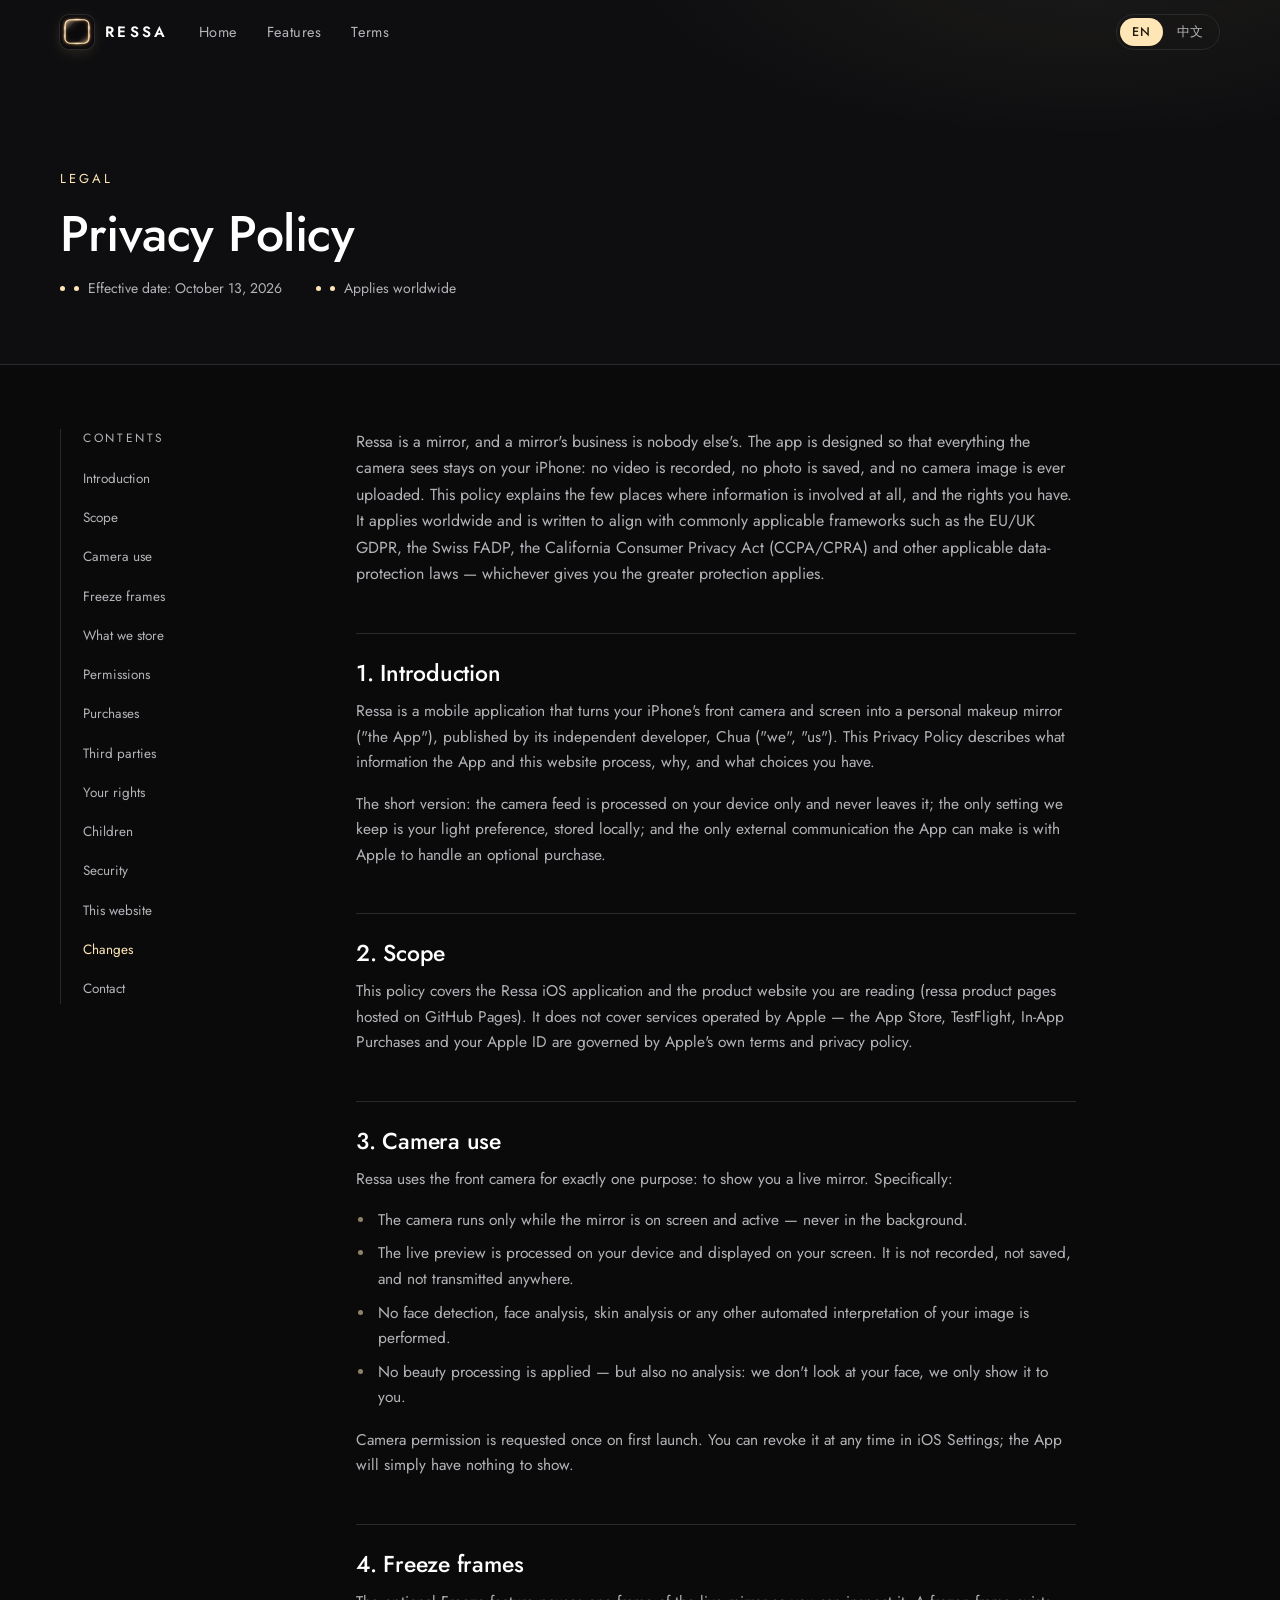
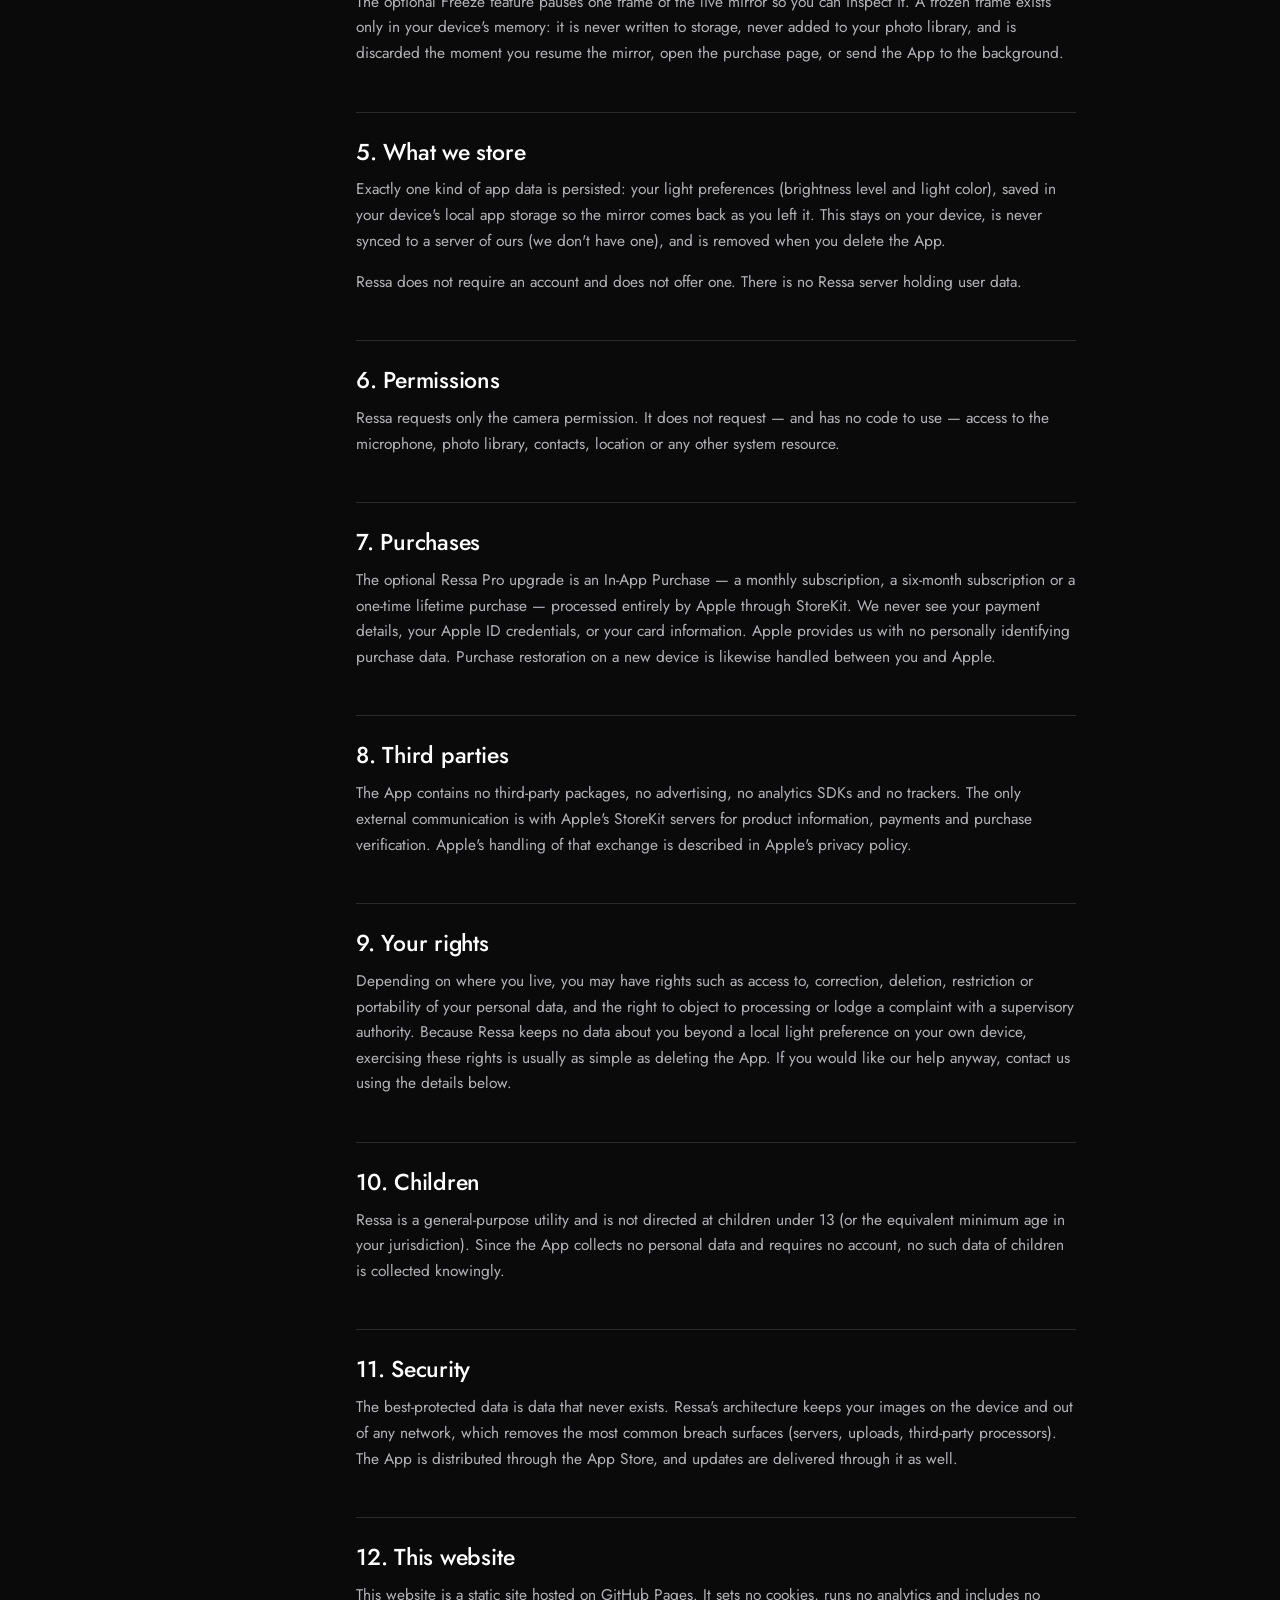
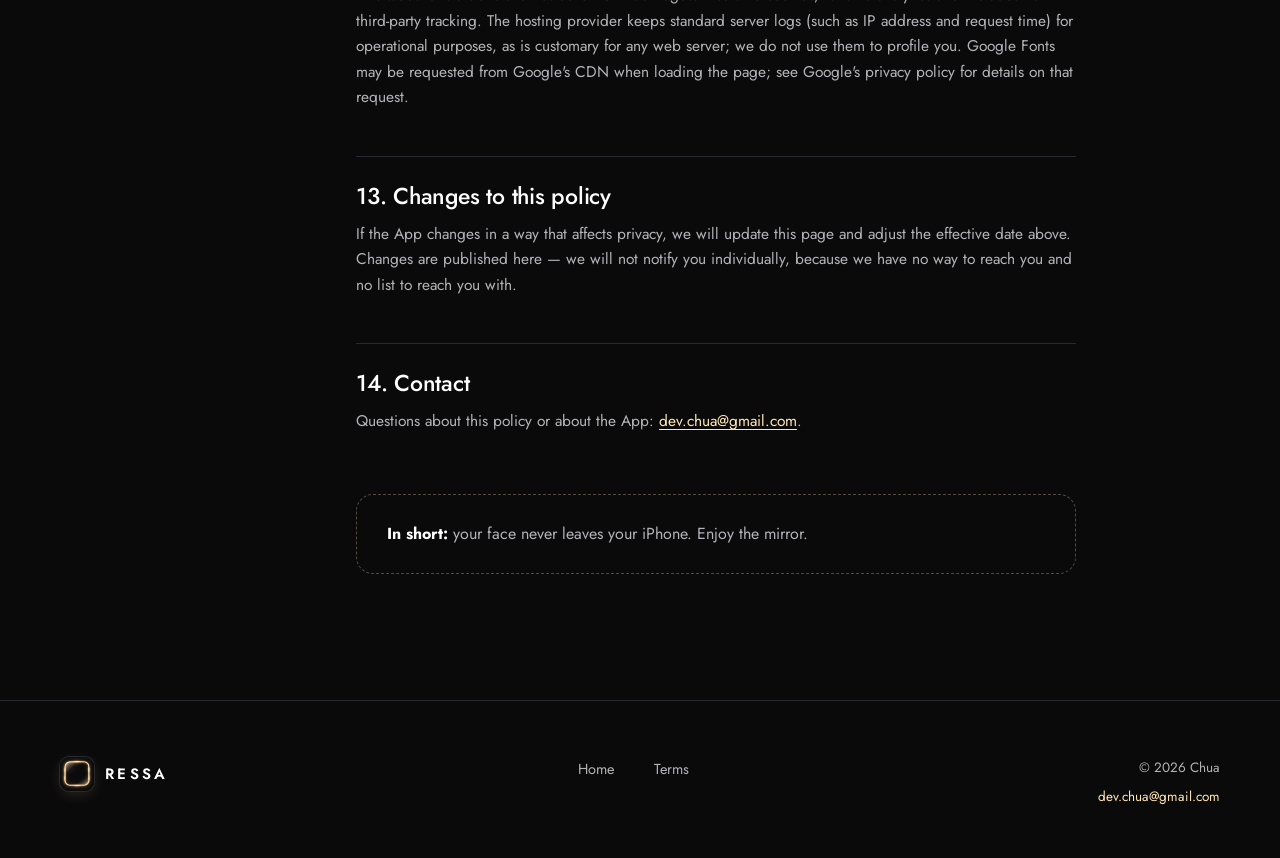
==== commit 6344be69: "Pro pricing: replace one-time $3.99 with monthly/6-month/lifetime plans App IAP now offers $0.99/mon" ====
--- a/privacy.html
+++ b/privacy.html
@@ -175,10 +175,10 @@
         <section class="policy-sec" id="p-purchases">
           <h2><span class="lang-en">7. Purchases</span><span class="lang-zh">7. 购买</span></h2>
           <div class="lang-en">
-            <p>The optional Ressa Pro upgrade is a one-time In-App Purchase processed entirely by Apple through StoreKit. We never see your payment details, your Apple ID credentials, or your card information. Apple provides us with no personally identifying purchase data. Purchase restoration on a new device is likewise handled between you and Apple.</p>
-          </div>
-          <div class="lang-zh">
-            <p>可选的 Ressa Pro 升级是一次性内购，完全由 Apple 通过 StoreKit 处理。我们绝不会看到你的支付信息、Apple ID 凭据或银行卡信息。Apple 不会向我们提供任何可识别个人身份的购买数据。在新设备上恢复购买同样由你与 Apple 之间完成。</p>
+            <p>The optional Ressa Pro upgrade is an In-App Purchase — a monthly subscription, a six-month subscription or a one-time lifetime purchase — processed entirely by Apple through StoreKit. We never see your payment details, your Apple ID credentials, or your card information. Apple provides us with no personally identifying purchase data. Purchase restoration on a new device is likewise handled between you and Apple.</p>
+          </div>
+          <div class="lang-zh">
+            <p>可选的 Ressa Pro 升级是一项应用内购买——可按月订阅、按半年订阅，或一次性终身买断——完全由 Apple 通过 StoreKit 处理。我们绝不会看到你的支付信息、Apple ID 凭据或银行卡信息。Apple 不会向我们提供任何可识别个人身份的购买数据。在新设备上恢复购买同样由你与 Apple 之间完成。</p>
           </div>
         </section>
 
--- a/assets/css/main.css
+++ b/assets/css/main.css
@@ -522,6 +522,20 @@
 .price .amount { font-size: 46px; font-weight: 300; letter-spacing: -0.01em; }
 .price-card.is-featured .amount { color: var(--gold); }
 .price .term { color: var(--text-2); font-size: 14px; }
+.plan-list { list-style: none; margin: 2px 0 0; padding: 0; }
+.plan-list li {
+  display: flex;
+  align-items: baseline;
+  justify-content: space-between;
+  gap: 12px;
+  padding: 10px 0;
+  border-bottom: 1px solid var(--border);
+}
+.plan-list li:last-child { border-bottom: 0; }
+.plan-name { color: var(--text); font-size: 15.5px; }
+.plan-price { color: var(--gold); font-size: 22px; font-weight: 400; letter-spacing: -0.01em; white-space: nowrap; }
+.plan-term { color: var(--text-2); font-size: 13px; font-weight: 400; margin-left: 5px; letter-spacing: 0; }
+.price-caption { margin: 10px 0 0; color: var(--text-2); font-size: 12.5px; }
 
 .price-list { margin-bottom: 28px; display: grid; gap: 4px; }
 .price-list li {
